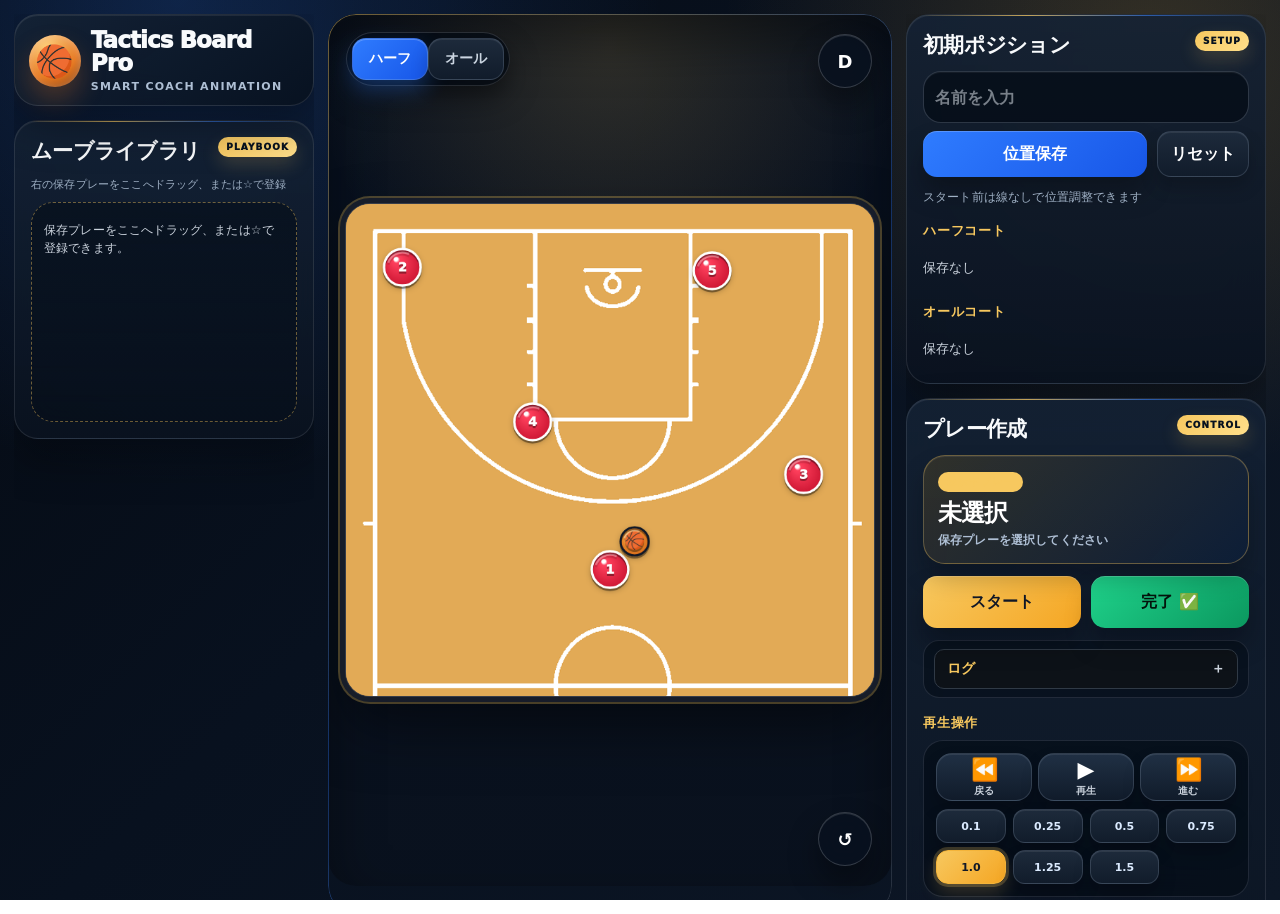
==== index.html @ e5df314a "Add files via upload" ====
<!doctype html>
<html lang="ja">
<head>
  <meta charset="utf-8">
  <meta name="viewport" content="width=device-width, initial-scale=1, maximum-scale=1">
  <title>Tactics Board Pro v13.3</title>
  <link rel="manifest" href="manifest.json">
  <meta name="theme-color" content="#0f141a">
  <link rel="stylesheet" href="style.css">
</head>
<body>
<div class="shell">
  <aside class="left">
    <div class="brand">
      <div class="ball">🏀</div>
      <div>
        <h1>Tactics Board Pro</h1>
        <p>Smart Coach Animation</p>
      </div>
    </div>

    <section class="card move-library-card">
      <h2>ムーブライブラリ</h2><span class="panel-badge">PLAYBOOK</span>
      <p class="move-library-note">右の保存プレーをここへドラッグ、または☆で登録</p>
      <div id="moveLibraryDrop" class="move-library-drop">
        <div id="moveLibraryList" class="move-library-list"></div>
      </div>
    </section>

    

    
  </aside>

  <main class="center">
    <section class="court-area" id="courtArea">
      <div class="court-switch-floating">
        <button id="halfBtn" class="mode active">ハーフ</button>
        <button id="fullBtn" class="mode">オール</button>
      </div>

      <button id="defenseFloatBtn" class="defense-float-btn" title="ディフェンス表示">D</button>
      <button id="resetFloatBtn" class="reset-float-btn" title="ポジションをリセット">↺</button>
      <canvas id="board"></canvas>
      <div id="moveChoice" class="choice hidden">
        <button id="chooseMoveBtn">移動</button>
        <button id="chooseDriveBtn">ドライブ</button>
      </div>
      <div id="ballChoice" class="choice hidden">
        <button id="choosePassBtn">パス</button>
        <button id="chooseShootBtn">シュート</button>
      </div>
      <div id="numberList" class="number-list hidden"></div>
    </section>
  </main>

  <aside class="right">
    <section class="card original-card">
      <h2>初期ポジション</h2><span class="panel-badge">SETUP</span>
      <input id="positionName" class="custom-input" placeholder="名前を入力">
      <div class="position-actions">
        <button id="savePositionBtn" class="save-custom">位置保存</button>
        <button id="resetPositionBtnRight" class="reset-position-btn small">リセット</button>
      </div>

      <h3 class="saved-title">ハーフコート</h3>
      <div id="halfPositionList" class="custom-play-list"></div>

      <h3 class="saved-title">オールコート</h3>
      <div id="fullPositionList" class="custom-play-list"></div>
    </section>

    <section class="card play-create-card">
      <h2>プレー作成</h2><span class="panel-badge">CONTROL</span>
      <div id="selectedPlayPanelV125" class="selected-play-panel no-selection">
        <div class="selected-play-label">選択中プレー</div>
        <div id="selectedPlayTitleV125" class="selected-play-title">未選択</div>
        <div id="selectedPlaySourceV125" class="selected-play-source">保存プレーを選択してください</div>
      </div>
      <div class="play-action-row">
        <button id="startPlayBtn" class="start-play-btn">スタート</button>
        <button id="finishPlayBtn" class="finish-play-btn">完了 ✅</button>
      </div>

      <details class="log-details">
        <summary>ログ</summary>
        <div id="playLogList" class="play-log-list"></div>
      </details>

      <h3 class="saved-title">再生操作</h3>
      <div id="playbackControlsV115" class="playback-controls">
        <div class="playback-row">
          <button id="playBackBtnV115" title="戻る"></button>
          <button id="playPauseBtnV115" title="再生"></button>
          <button id="playForwardBtnV115" title="進む"></button>
        </div>
        <div class="speed-row speed-row-v132">
          <button data-speed="0.1">0.1</button>
          <button data-speed="0.25">0.25</button>
          <button data-speed="0.5">0.5</button>
          <button data-speed="0.75">0.75</button>
          <button data-speed="1" class="active">1.0</button>
          <button data-speed="1.25">1.25</button>
          <button data-speed="1.5">1.5</button>
        </div>
      </div>

      <h3 class="saved-title">保存・共有</h3>
      <div class="export-controls">
        <button id="saveImageBtnV120" class="export-btn image">画像保存</button>
        <button id="saveVideoBtnV120" class="export-btn video">動画保存</button>
        <button id="sharePlayBtnV120" class="export-btn share">共有</button>
      </div>
      <p id="exportStatusV120" class="export-status">画像は現在の画面、動画は選択中の保存プレーを保存します。</p>

      <h3 class="saved-title">保存プレー</h3>
      <div id="savedPlayList" class="custom-play-list"></div>
    </section>
  </aside>
</div>

<script src="app.js"></script>
<script>
if ('serviceWorker' in navigator) {
  window.addEventListener('load', () => navigator.serviceWorker.register('./sw.js').catch(()=>{}));
}
</script>

</body>
</html>
---- style.css ----
*{box-sizing:border-box}
:root{
  --bg:#0f141a;--panel:#171d24;--panel2:#202833;--line:#303a46;
  --yellow:#f4b43a;--red:#e8232e;--blue:#1764ff;--green:#16a34a;
}
html,body{height:100%;margin:0;background:var(--bg);color:#fff;font-family:system-ui,-apple-system,BlinkMacSystemFont,"Hiragino Sans","Yu Gothic",sans-serif;overflow:hidden}
.shell{height:100vh;display:grid;grid-template-columns:260px minmax(420px,1fr) 300px}
.left,.right{background:linear-gradient(180deg,#10161d,#151b22);padding:14px;overflow:auto}
.left{border-right:1px solid var(--line)}
.right{border-left:1px solid var(--line)}
.brand{display:flex;align-items:center;gap:10px;margin-bottom:12px}
.ball{width:44px;height:44px;border-radius:50%;display:grid;place-items:center;background:#222;font-size:30px}
h1{margin:0;font-size:21px;line-height:1}
.brand p{margin:5px 0 0;color:#cdd3db;font-size:12px;font-weight:800}
.card{background:linear-gradient(180deg,#1b222b,#131920);border:1px solid #2b3540;border-radius:14px;padding:12px;margin-bottom:12px;box-shadow:0 12px 24px rgba(0,0,0,.2)}
.card h2{margin:0 0 10px;font-size:16px}
button,select,input{font:inherit}
button{border:1px solid #394553;background:#222b36;color:#fff;border-radius:10px;padding:10px 12px;font-weight:900;cursor:pointer}
button:hover{filter:brightness(1.12)}
.toolgrid{display:grid;grid-template-columns:1fr 1fr;gap:8px}
.tool.active{background:#0b1016;border-color:var(--yellow)}
.note{font-size:13px;color:#cbd3dd;line-height:1.65;margin:0 0 6px}
.note.yellow{color:var(--yellow);font-weight:900}
.center{min-width:0;height:100vh}
.court-area{height:100vh;position:relative;display:grid;place-items:center;padding:8px;background:#111820}
canvas{max-width:100%;max-height:calc(100vh - 24px);border:4px solid var(--blue);border-radius:16px;background:#e2aa56;box-shadow:0 20px 45px rgba(0,0,0,.35);touch-action:none}
.court-switch-floating{position:absolute;top:14px;left:14px;z-index:10;display:flex;background:rgba(12,17,23,.72);padding:4px;border-radius:999px;border:1px solid rgba(255,255,255,.15);backdrop-filter:blur(8px)}
.court-switch-floating button{border-radius:999px;padding:9px 16px;background:transparent;border:0}
.mode.active{background:var(--blue)!important;color:#fff!important}
.defense-toggle{width:100%;margin-top:10px;background:#2468e8;color:#fff;border-color:#2468e8}
.defense-toggle.active{background:var(--yellow);color:#111;border-color:var(--yellow)}
.choice{position:absolute;z-index:60;background:rgba(12,17,23,.95);border:1px solid rgba(255,255,255,.18);border-radius:12px;padding:8px;display:grid;grid-template-columns:1fr 1fr;gap:6px;box-shadow:0 12px 28px rgba(0,0,0,.35)}
.choice.hidden{display:none}
.choice button{min-width:82px}
.number-list{position:absolute;z-index:9999;width:86px;max-height:270px;overflow-y:auto;background:#fff;color:#111;border:2px solid var(--yellow);border-radius:10px;box-shadow:0 12px 28px rgba(0,0,0,.38);padding:4px}
.number-list.hidden{display:none}
.number-list button{width:100%;height:32px;margin:2px 0;border-radius:7px;background:#fff;color:#111;border:1px solid #d4d4d4;font-size:14px;font-weight:900;padding:0}
.number-list button.active{background:var(--blue);color:#fff;border-color:var(--blue)}
.custom-input{width:100%;margin-bottom:8px;background:#0d1218;color:#fff;border:1px solid #394553;border-radius:10px;padding:11px;font-weight:900}
.save-custom,.start-play-btn,.finish-play-btn{width:100%;font-size:15px}
.save-custom{background:#1764ff;border-color:#1764ff}
.start-play-btn{background:#f4b43a;color:#111;border-color:#f4b43a;margin-bottom:8px}
.start-play-btn.recording{background:#16a34a;color:#fff;border-color:#22c55e}
.finish-play-btn{background:#16a34a;border-color:#22c55e;margin-bottom:10px}
.saved-title{margin:14px 0 8px;font-size:14px;color:#f4b43a}
.custom-play-list{display:flex;flex-direction:column;gap:8px;margin-top:10px}
.custom-play-empty,.saved-play-empty,.category-empty{color:#cbd3dd;font-size:13px;line-height:1.6;padding:8px 0}
.custom-play-item{display:grid;grid-template-columns:1fr 42px;gap:6px}
.custom-play-item .load,.saved-play-btn{background:#0d1218;color:#fff;text-align:left;border:1px solid #394553;padding:11px;font-weight:900}
.custom-play-item .load:hover,.saved-play-btn:hover{background:#f4b43a;color:#111}
.custom-play-item .delete,.delete-play-btn{background:#3a1c24;color:#ffb3bd;border-color:#5a2a35}
.play-log-list{display:block;max-height:150px;overflow:auto;background:#0d1218;border:1px solid #303a46;border-radius:8px;padding:6px;font-size:11px;color:#cbd3dd;line-height:1.45;margin-bottom:8px}
.play-log-item{border-bottom:1px solid rgba(255,255,255,.08);padding:3px 0}
.saved-play-wrap{display:grid;grid-template-columns:1fr 42px;gap:6px}
.rename-play-btn{background:#202833}
@media(max-width:1000px){
  html,body{overflow:auto}
  .shell{height:auto;display:flex;flex-direction:column}
  .court-area{height:70vh}
  canvas{max-height:calc(70vh - 20px)}
  .left,.right{border:0;border-top:1px solid var(--line)}
}

/* v10.1 レイアウト整理 */
.toolgrid{
  display:none !important;
}
.reset-position-btn{
  width:100%;
  background:#202833;
  color:#fff;
  border:1px solid #394553;
  margin-bottom:8px;
}
.reset-position-btn:hover{
  background:#f4b43a;
  color:#111;
  border-color:#f4b43a;
}
.position-actions{
  display:grid;
  grid-template-columns:1fr 78px;
  gap:8px;
  margin-bottom:8px;
}
.position-actions .save-custom{
  margin:0;
}
.position-actions .small{
  margin:0;
  padding:10px 6px;
}
#halfPositionList,
#fullPositionList{
  display:grid !important;
  grid-template-columns:1fr 1fr;
  gap:6px;
}
#halfPositionList .custom-play-item,
#fullPositionList .custom-play-item{
  display:block !important;
}
#halfPositionList .custom-play-item .load,
#fullPositionList .custom-play-item .load{
  width:100%;
  text-align:center;
  padding:9px 6px;
  font-size:12px;
  border-radius:9px;
  overflow:hidden;
  text-overflow:ellipsis;
  white-space:nowrap;
}
#halfPositionList .custom-play-item .delete,
#fullPositionList .custom-play-item .delete{
  display:none !important;
}
.category-empty{
  grid-column:1 / -1;
}

/* v10.2 選択ボタンを小さく・色分け・見やすく */
.choice{
  grid-template-columns:1fr 1fr !important;
  gap:5px !important;
  padding:6px !important;
  border-radius:10px !important;
  transform:scale(.88);
  transform-origin:top left;
}
.choice button{
  min-width:68px !important;
  height:38px !important;
  padding:0 8px !important;
  font-size:13px !important;
  border-radius:8px !important;
  color:#fff !important;
  border-width:2px !important;
}
#choosePassBtn{
  background:#e8232e !important;
  border-color:#ff6b74 !important;
}
#chooseShootBtn{
  background:#2563eb !important;
  border-color:#60a5fa !important;
}
#chooseMoveBtn{
  background:#16a34a !important;
  border-color:#4ade80 !important;
}
#chooseDriveBtn{
  background:#1764ff !important;
  border-color:#60a5fa !important;
}

/* v10.3 初期ポジション設定中の説明 */
.position-actions::after{
  content:"スタート前は線なしで位置調整できます";
  grid-column:1 / -1;
  color:#cbd3dd;
  font-size:11px;
  line-height:1.4;
}

/* v10.4 ドロップ後だけ選択アイコン表示・ホバー選択 */
.choice{
  pointer-events:auto;
}
.choice button{
  cursor:default;
}

/* v10.5 コート初期サイズ修正・選択メニュー安定 */
.court-area{
  width:100% !important;
}
canvas{
  display:block;
}
.choice{
  pointer-events:auto !important;
  z-index:9998 !important;
}
.choice button{
  pointer-events:auto !important;
}

/* v10.6 操作バーを画面下中央に固定 */
.choice{
  position:absolute !important;
  left:50% !important;
  right:auto !important;
  top:auto !important;
  bottom:18px !important;
  transform:translateX(-50%) !important;
  transform-origin:center !important;
  z-index:9998 !important;
  display:flex !important;
  gap:8px !important;
  align-items:center !important;
  justify-content:center !important;
  padding:8px !important;
  border-radius:999px !important;
  background:rgba(12,17,23,.88) !important;
  border:1px solid rgba(255,255,255,.2) !important;
  box-shadow:0 12px 28px rgba(0,0,0,.35) !important;
  backdrop-filter:blur(8px);
}
.choice.hidden{
  display:none !important;
}
.choice button{
  min-width:82px !important;
  height:38px !important;
  padding:0 10px !important;
  border-radius:999px !important;
  font-size:13px !important;
  font-weight:900 !important;
  color:#fff !important;
  border-width:2px !important;
}
.choice button.selected-choice{
  box-shadow:0 0 0 3px rgba(244,180,58,.55);
  filter:brightness(1.16);
}

/* v10.7 近くに出す・勝手に消えにくくする */
.choice{
  left:auto !important;
  right:auto !important;
  top:auto !important;
  bottom:auto !important;
  transform:none !important;
  border-radius:14px !important;
  padding:7px !important;
  gap:6px !important;
}
.choice button{
  min-width:74px !important;
  height:36px !important;
  font-size:13px !important;
}
.choice.hold{
  box-shadow:0 0 0 3px rgba(244,180,58,.35), 0 12px 28px rgba(0,0,0,.35) !important;
}

/* v10.8 fixed: 左説明削除＋コート内アイコン配置 */
.left{
  padding-top:18px;
}
.left .card{
  display:none !important;
}
.defense-float-btn,
.reset-float-btn{
  position:absolute;
  z-index:30;
  width:46px;
  height:46px;
  min-width:46px;
  padding:0 !important;
  border-radius:999px !important;
  background:rgba(12,17,23,.84) !important;
  color:#fff !important;
  border:1px solid rgba(255,255,255,.22) !important;
  box-shadow:0 10px 24px rgba(0,0,0,.35);
  backdrop-filter:blur(8px);
  font-size:18px !important;
  font-weight:900 !important;
  display:grid;
  place-items:center;
}
.defense-float-btn{
  top:76px;
  right:16px;
}
.defense-float-btn.defense-on{
  background:#f4b43a !important;
  color:#111 !important;
  border-color:#f4b43a !important;
}
.reset-float-btn{
  right:16px;
  bottom:16px;
}
.defense-float-btn:hover,
.reset-float-btn:hover{
  filter:brightness(1.12);
}
@media(max-width:1000px){
  .defense-float-btn{
    top:64px;
    right:10px;
  }
  .reset-float-btn{
    right:10px;
    bottom:10px;
  }
}

/* v10.8.1 初期ポジション削除ボタン復活 */
#halfPositionList .custom-play-item,
#fullPositionList .custom-play-item{
  display:grid !important;
  grid-template-columns:1fr 34px !important;
  gap:5px !important;
}
#halfPositionList .custom-play-item .delete,
#fullPositionList .custom-play-item .delete{
  display:block !important;
  width:34px !important;
  height:34px !important;
  padding:0 !important;
  border-radius:9px !important;
  text-align:center !important;
  font-size:16px !important;
  line-height:1 !important;
}
#halfPositionList .custom-play-item .load,
#fullPositionList .custom-play-item .load{
  min-width:0 !important;
  padding:8px 4px !important;
  font-size:12px !important;
}
.defense-float-btn{
  top:16px !important;
  right:16px !important;
  left:auto !important;
  bottom:auto !important;
}
.reset-float-btn{
  right:16px !important;
  bottom:16px !important;
  left:auto !important;
  top:auto !important;
}

/* v10.8.2 プレー作成パネルをスッキリ */
.play-action-row{
  display:grid;
  grid-template-columns:1fr 1fr;
  gap:8px;
  margin-bottom:10px;
}
.play-action-row .start-play-btn,
.play-action-row .finish-play-btn{
  width:100% !important;
  margin:0 !important;
  height:52px;
  padding:0 8px;
  font-size:16px !important;
  border-radius:12px;
}
.log-details{
  margin:12px 0 14px;
}
.log-details summary{
  list-style:none;
  cursor:pointer;
  user-select:none;
  background:#0d1218;
  border:1px solid #303a46;
  border-radius:10px;
  padding:10px 12px;
  color:#f4b43a;
  font-size:14px;
  font-weight:900;
}
.log-details summary::-webkit-details-marker{
  display:none;
}
.log-details summary::after{
  content:"＋";
  float:right;
  color:#cbd3dd;
}
.log-details[open] summary::after{
  content:"−";
}
.log-details .play-log-list{
  margin-top:8px;
  max-height:150px;
}

/* v10.8.3 白丸番号メニューに削除追加 */
.number-list button.delete-line-btn{
  background:#3a1c24 !important;
  color:#ffb3bd !important;
  border-color:#7f1d1d !important;
  font-size:13px !important;
}

/* v11.5 スペース機能削除・再生操作安定版 */
.space-float-btn,
.space-help-toast{
  display:none !important;
}

/* 再生操作 */
.playback-controls{
  background:#0d1218;
  border:1px solid #303a46;
  border-radius:12px;
  padding:8px;
  margin:6px 0 12px;
}
.playback-row{
  display:grid;
  grid-template-columns:1fr 1fr 1fr;
  gap:6px;
  margin-bottom:8px;
}
.playback-row button{
  height:44px;
  padding:0;
  border-radius:10px;
  font-size:22px !important;
  font-weight:900 !important;
}
.speed-row{
  display:grid;
  grid-template-columns:repeat(4,1fr);
  gap:6px;
}
.speed-row button{
  height:36px;
  padding:0;
  border-radius:9px;
  font-size:13px;
}
.speed-row button.active{
  background:#f4b43a !important;
  color:#111 !important;
  border-color:#f4b43a !important;
}
#playBackBtnV115::before{ content:"⏪"; }
#playPauseBtnV115::before{ content:"▶️"; }
#playForwardBtnV115::before{ content:"⏩"; }
#playBackBtnV115::after{ content:"戻る"; }
#playPauseBtnV115::after{ content:"再生"; }
#playForwardBtnV115::after{ content:"進む"; }
#playPauseBtnV115.playing::before{ content:"⏸️"; }
#playPauseBtnV115.playing::after{ content:"停止"; }
#playBackBtnV115::after,
#playPauseBtnV115::after,
#playForwardBtnV115::after{
  display:block;
  color:#cbd3dd;
  font-size:10px;
  margin-top:2px;
}

/* v11.8 ムーブライブラリ */
.left .move-library-card{
  display:block !important;
}
.move-library-card h2{
  margin-bottom:6px;
}
.move-library-note{
  color:#cbd3dd;
  font-size:11px;
  line-height:1.5;
  margin:0 0 8px;
}
.move-library-drop{
  min-height:160px;
  border:1px dashed rgba(244,180,58,.45);
  background:rgba(13,18,24,.72);
  border-radius:12px;
  padding:8px;
}
.move-library-drop.drag-over{
  border-color:#f4b43a;
  background:rgba(244,180,58,.12);
}
.move-library-list{
  display:flex;
  flex-direction:column;
  gap:7px;
}
.library-empty{
  color:#cbd3dd;
  font-size:12px;
  padding:8px 2px;
  line-height:1.5;
}
.library-item{
  display:grid;
  grid-template-columns:1fr 34px 34px;
  gap:5px;
}
.library-load{
  text-align:left;
  background:#0d1218 !important;
  border:1px solid #394553 !important;
  color:#fff !important;
  border-radius:9px !important;
  padding:9px 8px !important;
  font-size:12px !important;
  overflow:hidden;
  white-space:nowrap;
  text-overflow:ellipsis;
}
.library-load:hover{
  background:#f4b43a !important;
  color:#111 !important;
}
.library-delete{
  width:34px !important;
  height:34px !important;
  padding:0 !important;
  border-radius:9px !important;
  background:#3a1c24 !important;
  color:#ffb3bd !important;
  border-color:#5a2a35 !important;
}
.library-lock{
  width:34px !important;
  height:34px !important;
  padding:0 !important;
  border-radius:9px !important;
  background:#202833 !important;
  color:#f4b43a !important;
  border-color:#394553 !important;
  font-size:14px !important;
}
.library-lock.unlocked{
  background:#f4b43a !important;
  color:#111 !important;
  border-color:#f4b43a !important;
}
.library-delete.locked,
.library-delete:disabled{
  opacity:.38;
  cursor:not-allowed;
  filter:none !important;
}
.library-item.locked .library-load::after{
  content:"  🔒";
  color:#f4b43a;
}
.saved-play-wrap{
  grid-template-columns:34px 1fr 42px !important;
}
.favorite-play-btn{
  width:34px !important;
  height:38px !important;
  padding:0 !important;
  border-radius:9px !important;
  background:#202833 !important;
  color:#f4b43a !important;
  border-color:#394553 !important;
  font-size:17px !important;
}
.favorite-play-btn.registered{
  background:#f4b43a !important;
  color:#111 !important;
  border-color:#f4b43a !important;
}
.saved-play-btn[draggable="true"]{
  cursor:grab;
}
.saved-play-btn.dragging{
  opacity:.55;
}


/* v12.0 画像保存・動画保存・共有 */
.export-controls{
  display:grid;
  grid-template-columns:1fr 1fr 1fr;
  gap:8px;
  margin:8px 0 6px;
}
.export-btn{
  width:100%;
  min-height:44px;
  padding:8px 6px !important;
  border-radius:12px !important;
  font-size:13px !important;
  line-height:1.2;
}
.export-btn.image{background:#1764ff;border-color:#60a5fa;color:#fff;}
.export-btn.video{background:#16a34a;border-color:#4ade80;color:#fff;}
.export-btn.share{background:#f4b43a;border-color:#f4b43a;color:#111;}
.export-btn:disabled{opacity:.55;cursor:not-allowed;filter:none;}
.export-status{
  margin:0 0 8px;
  color:#cbd3dd;
  font-size:11px;
  line-height:1.45;
}
@media(max-width:1000px){
  .export-controls{grid-template-columns:1fr 1fr;}
  .export-btn.share{grid-column:1 / -1;}
}


/* v12.5 選択中プレーを見やすくするだけの追加 */
.selected-play-panel{
  margin:0 0 12px;
  padding:12px;
  border-radius:14px;
  border:2px solid var(--yellow);
  background:linear-gradient(180deg,rgba(244,180,58,.22),rgba(244,180,58,.08));
  box-shadow:0 0 0 3px rgba(244,180,58,.16), 0 10px 22px rgba(0,0,0,.22);
}
.selected-play-panel.no-selection{
  border-color:#394553;
  background:#0d1218;
  box-shadow:none;
}
.selected-play-label{
  display:inline-block;
  margin-bottom:6px;
  padding:3px 8px;
  border-radius:999px;
  background:var(--yellow);
  color:#111;
  font-size:11px;
  font-weight:1000;
  letter-spacing:.02em;
}
.selected-play-title{
  color:#fff;
  font-size:19px;
  font-weight:1000;
  line-height:1.25;
  word-break:break-word;
}
.selected-play-source{
  margin-top:4px;
  color:#cbd3dd;
  font-size:12px;
  font-weight:800;
}
.saved-play-wrap.selected-play-active{
  border:2px solid var(--yellow);
  border-radius:14px;
  padding:4px;
  background:rgba(244,180,58,.14);
  box-shadow:0 0 0 2px rgba(244,180,58,.2);
}
.saved-play-wrap.selected-play-active .saved-play-btn{
  background:var(--yellow)!important;
  color:#111!important;
  border-color:var(--yellow)!important;
  position:relative;
}
.saved-play-wrap.selected-play-active .saved-play-btn::before{
  content:"選択中";
  display:inline-block;
  margin-right:6px;
  padding:2px 6px;
  border-radius:999px;
  background:#111;
  color:var(--yellow);
  font-size:10px;
  vertical-align:middle;
}
.library-item.selected-play-active{
  border:2px solid var(--yellow)!important;
  border-radius:14px;
  padding:4px;
  background:rgba(244,180,58,.14)!important;
  box-shadow:0 0 0 2px rgba(244,180,58,.2);
}
.library-item.selected-play-active .library-load{
  background:var(--yellow)!important;
  color:#111!important;
  border-color:var(--yellow)!important;
}
.library-item.selected-play-active .library-load::before{
  content:"選択中 ";
  display:inline-block;
  margin-right:4px;
  color:#111;
  font-size:11px;
  font-weight:1000;
}

/* v12.6 名前変更・動画保存見直し */
.saved-play-wrap.v126-layout{
  display:grid !important;
  grid-template-columns:42px 1fr 38px 38px !important;
  gap:6px !important;
  align-items:stretch;
}
.library-item.v126-layout{
  display:grid !important;
  grid-template-columns:1fr 36px 36px 36px !important;
  gap:6px !important;
  align-items:stretch;
}
.rename-play-btn-v126,
.library-rename-v126{
  background:#202833 !important;
  color:#fff !important;
  border-color:#394553 !important;
  padding:0 !important;
  min-width:0 !important;
  font-size:15px !important;
}
.rename-play-btn-v126:hover,
.library-rename-v126:hover{
  background:#f4b43a !important;
  color:#111 !important;
  border-color:#f4b43a !important;
}
.selected-play-panel:not(.no-selection){
  border:2px solid #f4b43a !important;
  box-shadow:0 0 0 3px rgba(244,180,58,.18), 0 14px 28px rgba(0,0,0,.25) !important;
}
.selected-play-active .saved-play-btn,
.selected-play-active .library-load{
  background:#f4b43a !important;
  color:#111 !important;
  border-color:#f4b43a !important;
  box-shadow:0 0 0 3px rgba(244,180,58,.22) !important;
}
.export-status strong{
  color:#f4b43a;
}


/* v12.7 初期ポジション周りの文字崩れ修正 */
.position-actions{
  grid-template-columns: minmax(0, 1fr) 92px !important;
  gap: 8px !important;
  align-items: stretch !important;
}
.position-actions .save-custom{
  min-width: 0 !important;
  height: 44px !important;
  padding: 0 8px !important;
  font-size: 18px !important;
  line-height: 1.1 !important;
  white-space: nowrap !important;
  overflow: hidden !important;
  text-overflow: clip !important;
}
.position-actions .small{
  height: 44px !important;
  padding: 0 8px !important;
  font-size: 16px !important;
  line-height: 1.1 !important;
  white-space: nowrap !important;
}
#halfPositionList .custom-play-item .load,
#fullPositionList .custom-play-item .load,
.saved-play-btn,
.library-load{
  white-space: nowrap !important;
  overflow: hidden !important;
  text-overflow: clip !important;
  line-height: 1.05 !important;
}
.fit-text-v127{
  white-space: nowrap !important;
  overflow: hidden !important;
  text-overflow: clip !important;
}

/* v12.8 保存プレー/ライブラリ：名前を大きく、操作ボタンを下段に小さく配置 */
.saved-play-wrap.v126-layout,
.library-item.v126-layout{
  display:grid !important;
  grid-template-columns:34px 34px 34px 1fr !important;
  grid-template-rows:auto 32px !important;
  gap:6px !important;
  align-items:stretch !important;
  padding:6px !important;
}
.saved-play-wrap.v126-layout .saved-play-btn,
.library-item.v126-layout .library-load{
  grid-column:1 / -1 !important;
  grid-row:1 !important;
  width:100% !important;
  min-width:0 !important;
  min-height:42px !important;
  height:auto !important;
  padding:8px 10px !important;
  font-size:15px !important;
  line-height:1.15 !important;
  white-space:nowrap !important;
  overflow:hidden !important;
  text-overflow:ellipsis !important;
  text-align:left !important;
}
.saved-play-wrap.v126-layout .favorite-play-btn{
  grid-column:1 !important;
  grid-row:2 !important;
}
.saved-play-wrap.v126-layout .rename-play-btn-v126{
  grid-column:2 !important;
  grid-row:2 !important;
}
.saved-play-wrap.v126-layout .delete-play-btn{
  grid-column:3 !important;
  grid-row:2 !important;
}
.library-item.v126-layout .library-rename-v126{
  grid-column:1 !important;
  grid-row:2 !important;
}
.library-item.v126-layout .library-lock{
  grid-column:2 !important;
  grid-row:2 !important;
}
.library-item.v126-layout .library-delete{
  grid-column:3 !important;
  grid-row:2 !important;
}
.saved-play-wrap.v126-layout .favorite-play-btn,
.saved-play-wrap.v126-layout .rename-play-btn-v126,
.saved-play-wrap.v126-layout .delete-play-btn,
.library-item.v126-layout .library-rename-v126,
.library-item.v126-layout .library-lock,
.library-item.v126-layout .library-delete{
  width:34px !important;
  height:32px !important;
  min-width:34px !important;
  min-height:32px !important;
  padding:0 !important;
  border-radius:9px !important;
  font-size:13px !important;
  line-height:1 !important;
  display:grid !important;
  place-items:center !important;
}
.saved-play-wrap.selected-play-active,
.library-item.selected-play-active{
  padding:6px !important;
}
.saved-play-wrap.selected-play-active .saved-play-btn::before,
.library-item.selected-play-active .library-load::before{
  font-size:9px !important;
  padding:1px 5px !important;
  margin-right:4px !important;
}
@media(max-width:1000px){
  .saved-play-wrap.v126-layout .saved-play-btn,
  .library-item.v126-layout .library-load{
    font-size:14px !important;
    min-height:40px !important;
  }
}

/* v12.9 ライブラリ操作ボタン小型化＋並び替え向けコンパクト表示 */
.library-item.v126-layout{
  grid-template-columns:24px 24px 24px 1fr !important;
  grid-template-rows:auto 24px !important;
  gap:4px !important;
  padding:5px !important;
}
.saved-play-wrap.v126-layout{
  grid-template-columns:26px 26px 26px 1fr !important;
  grid-template-rows:auto 26px !important;
  gap:4px !important;
  padding:5px !important;
}
.library-item.v126-layout .library-load,
.saved-play-wrap.v126-layout .saved-play-btn{
  min-height:36px !important;
  padding:7px 9px !important;
  font-size:14px !important;
}
.library-item.v126-layout .library-rename-v126,
.library-item.v126-layout .library-lock,
.library-item.v126-layout .library-delete{
  width:24px !important;
  height:24px !important;
  min-width:24px !important;
  min-height:24px !important;
  border-radius:7px !important;
  font-size:10px !important;
  padding:0 !important;
  line-height:1 !important;
}
.saved-play-wrap.v126-layout .favorite-play-btn,
.saved-play-wrap.v126-layout .rename-play-btn-v126,
.saved-play-wrap.v126-layout .delete-play-btn{
  width:26px !important;
  height:26px !important;
  min-width:26px !important;
  min-height:26px !important;
  border-radius:7px !important;
  font-size:11px !important;
  padding:0 !important;
  line-height:1 !important;
}
.move-library-list{
  gap:5px !important;
}
.library-item.library-dragging-v129{
  opacity:.45 !important;
  transform:scale(.98);
}
.library-item.library-drop-before-v129{
  border-top:3px solid #f4b43a !important;
}
.library-item.library-drop-after-v129{
  border-bottom:3px solid #f4b43a !important;
}
.library-reorder-hint-v129{
  color:#9fb0c4;
  font-size:11px;
  line-height:1.35;
  margin:4px 0 6px;
}


/* v13.2 再生速度ボタンを0.1〜1.5倍に拡張 */
.speed-row-v132{
  display:grid !important;
  grid-template-columns:repeat(4,1fr) !important;
  gap:5px !important;
}
.speed-row-v132 button{
  height:32px !important;
  min-width:0 !important;
  padding:0 2px !important;
  font-size:11px !important;
  border-radius:8px !important;
}
.speed-row-v132 button.active{
  background:#f4b43a !important;
  color:#111 !important;
  border-color:#f4b43a !important;
  box-shadow:0 0 0 2px rgba(244,180,58,.35) !important;
}


/* v13.3 Premium UI - 機能はそのまま、見た目だけプロ仕様へ */
:root{
  --bg:#07101d;
  --panel:#101a28;
  --panel2:#142235;
  --line:rgba(148,163,184,.22);
  --yellow:#f7c85f;
  --gold:#f4b43a;
  --red:#e31b3d;
  --blue:#2f7cff;
  --green:#1fd18a;
  --text:#f8fafc;
  --muted:#9fb0c4;
  --glass:rgba(15,23,42,.78);
}
html,body{
  background:
    radial-gradient(circle at 14% 0%, rgba(47,124,255,.22), transparent 34%),
    radial-gradient(circle at 90% 5%, rgba(244,180,58,.18), transparent 30%),
    linear-gradient(135deg,#050a12 0%,#08111f 44%,#0d1726 100%) !important;
  color:var(--text) !important;
  letter-spacing:.01em;
}
.shell{
  grid-template-columns:300px minmax(560px,1fr) 360px !important;
  gap:14px;
  padding:14px;
  background:transparent !important;
}
.left,.right,.center{
  background:transparent !important;
  border:0 !important;
}
.left,.right{
  padding:0 !important;
  scrollbar-width:thin;
  scrollbar-color:rgba(247,200,95,.35) transparent;
}
.center{
  min-width:0;
  border-radius:28px;
  overflow:hidden;
  position:relative;
}
.center::before{
  content:"";
  position:absolute;
  inset:0;
  border-radius:28px;
  padding:1px;
  background:linear-gradient(135deg,rgba(247,200,95,.45),rgba(47,124,255,.35),rgba(255,255,255,.12));
  -webkit-mask:linear-gradient(#000 0 0) content-box,linear-gradient(#000 0 0);
  -webkit-mask-composite:xor;
  mask-composite:exclude;
  pointer-events:none;
  z-index:3;
}
.brand{
  position:sticky;
  top:0;
  z-index:20;
  min-height:72px;
  padding:14px 14px 12px !important;
  margin:0 0 14px !important;
  border-radius:24px;
  background:linear-gradient(145deg,rgba(20,34,53,.96),rgba(8,17,31,.92)) !important;
  border:1px solid rgba(255,255,255,.10);
  box-shadow:0 18px 45px rgba(0,0,0,.36), inset 0 1px 0 rgba(255,255,255,.08);
  backdrop-filter:blur(16px);
}
.ball{
  width:52px !important;
  height:52px !important;
  background:
    radial-gradient(circle at 35% 25%,#ffcf77,#e67820 58%,#703008 100%) !important;
  box-shadow:0 14px 26px rgba(244,118,32,.25), inset 0 2px 10px rgba(255,255,255,.35);
  font-size:31px !important;
}
h1{
  font-size:23px !important;
  font-weight:1000 !important;
  letter-spacing:-.04em;
}
.brand p{
  color:#aebfd4 !important;
  font-size:11px !important;
  letter-spacing:.12em;
  text-transform:uppercase;
}
.card{
  position:relative;
  overflow:hidden;
  border-radius:24px !important;
  background:
    linear-gradient(180deg,rgba(20,34,53,.88),rgba(10,18,31,.92)) !important;
  border:1px solid rgba(255,255,255,.10) !important;
  box-shadow:0 20px 42px rgba(0,0,0,.34), inset 0 1px 0 rgba(255,255,255,.08) !important;
  backdrop-filter:blur(18px);
  padding:16px !important;
  margin-bottom:14px !important;
}
.card::before{
  content:"";
  position:absolute;
  inset:0 0 auto 0;
  height:1px;
  background:linear-gradient(90deg,transparent,rgba(247,200,95,.75),rgba(47,124,255,.55),transparent);
}
.card h2{
  font-size:21px !important;
  font-weight:1000 !important;
  letter-spacing:-.035em;
  margin:0 0 12px !important;
}
.panel-badge{
  position:absolute;
  top:16px;
  right:16px;
  font-size:9px;
  letter-spacing:.12em;
  font-weight:1000;
  color:#06111f;
  background:linear-gradient(135deg,#f7c85f,#ffdf8b);
  border-radius:999px;
  padding:5px 8px;
  box-shadow:0 8px 18px rgba(247,200,95,.18);
}
.court-area{
  height:calc(100vh - 28px) !important;
  border-radius:28px;
  background:
    radial-gradient(circle at 50% 4%,rgba(247,200,95,.16),transparent 34%),
    linear-gradient(160deg,rgba(8,17,31,.96),rgba(10,18,31,.98)) !important;
  padding:18px !important;
  box-shadow:0 24px 54px rgba(0,0,0,.40) inset;
}
canvas{
  border:0 !important;
  border-radius:24px !important;
  background:#dca24a !important;
  box-shadow:
    0 0 0 1px rgba(255,255,255,.14),
    0 0 0 6px rgba(15,23,42,.85),
    0 0 0 8px rgba(247,200,95,.28),
    0 28px 60px rgba(0,0,0,.50) !important;
}
.court-switch-floating{
  top:18px !important;
  left:18px !important;
  background:rgba(4,10,20,.72) !important;
  border:1px solid rgba(255,255,255,.14) !important;
  box-shadow:0 14px 30px rgba(0,0,0,.34);
  padding:5px !important;
}
.court-switch-floating button{
  min-width:74px;
  height:42px;
  color:#cbd5e1 !important;
  font-size:14px;
}
.mode.active{
  background:linear-gradient(135deg,#2f7cff,#1756e8) !important;
  box-shadow:0 10px 22px rgba(47,124,255,.32), inset 0 1px 0 rgba(255,255,255,.22);
}
.defense-float-btn,.reset-float-btn{
  width:54px !important;
  height:54px !important;
  min-width:54px !important;
  border:1px solid rgba(255,255,255,.18) !important;
  background:rgba(8,17,31,.78) !important;
  box-shadow:0 16px 30px rgba(0,0,0,.38), inset 0 1px 0 rgba(255,255,255,.12) !important;
  backdrop-filter:blur(16px);
}
.defense-float-btn{top:20px !important;right:20px !important;}
.reset-float-btn{right:20px !important;bottom:20px !important;}
.defense-float-btn.defense-on{
  background:linear-gradient(135deg,#f7c85f,#f4a928) !important;
  color:#111827 !important;
  box-shadow:0 16px 30px rgba(247,200,95,.28), inset 0 1px 0 rgba(255,255,255,.28) !important;
}
button,input{
  transition:transform .14s ease, filter .14s ease, background .14s ease, border-color .14s ease, box-shadow .14s ease;
}
button:hover{transform:translateY(-1px);filter:brightness(1.08) !important;}
button:active{transform:translateY(0) scale(.98);}
button{
  border-radius:14px !important;
  border:1px solid rgba(148,163,184,.24) !important;
  background:linear-gradient(180deg,#1d2a3b,#111c2b) !important;
  box-shadow:inset 0 1px 0 rgba(255,255,255,.08), 0 10px 18px rgba(0,0,0,.20);
}
.custom-input{
  height:52px;
  background:rgba(3,10,20,.70) !important;
  border:1px solid rgba(148,163,184,.28) !important;
  border-radius:18px !important;
  box-shadow:inset 0 1px 0 rgba(255,255,255,.05);
  color:#fff !important;
  font-size:16px;
}
.custom-input::placeholder{color:rgba(226,232,240,.52);}
.save-custom,.start-play-btn,.finish-play-btn,.export-btn{
  border:0 !important;
  box-shadow:0 16px 26px rgba(0,0,0,.28), inset 0 1px 0 rgba(255,255,255,.20) !important;
}
.save-custom,.export-btn.image{
  background:linear-gradient(135deg,#2f7cff,#1857e8) !important;
}
.start-play-btn{
  background:linear-gradient(135deg,#f7c85f,#f5a623) !important;
  color:#111827 !important;
}
.finish-play-btn,.export-btn.video{
  background:linear-gradient(135deg,#1fd18a,#0b985f) !important;
  color:#04130c !important;
}
.export-btn.share{
  background:linear-gradient(135deg,#f7c85f,#d99013) !important;
  color:#111827 !important;
}
.position-actions{
  grid-template-columns:1fr 92px !important;
  gap:10px !important;
}
.position-actions .save-custom,.position-actions .small{
  height:46px !important;
  font-size:16px !important;
}
.position-actions::after{
  color:#9fb0c4 !important;
  font-size:12px !important;
  margin-top:2px;
}
.saved-title{
  color:#f7c85f !important;
  font-size:13px !important;
  font-weight:1000;
  letter-spacing:.06em;
  text-transform:uppercase;
  margin:16px 0 8px !important;
}
.selected-play-panel{
  position:relative;
  border:1px solid rgba(247,200,95,.34) !important;
  background:
    linear-gradient(135deg,rgba(247,200,95,.16),rgba(47,124,255,.10)),
    rgba(3,10,20,.50) !important;
  border-radius:22px !important;
  padding:14px !important;
  box-shadow:inset 0 1px 0 rgba(255,255,255,.08), 0 14px 24px rgba(0,0,0,.22) !important;
}
.selected-play-label{
  color:#f7c85f !important;
  font-size:10px !important;
  letter-spacing:.15em;
  text-transform:uppercase;
}
.selected-play-title{
  font-size:24px !important;
  font-weight:1000 !important;
  letter-spacing:-.04em;
}
.selected-play-source{
  color:#aebfd4 !important;
}
.play-action-row{
  display:grid !important;
  grid-template-columns:1fr 1fr;
  gap:10px;
}
.log-details{
  border-radius:16px !important;
  background:rgba(3,10,20,.48) !important;
  border:1px solid rgba(148,163,184,.18);
  padding:8px 10px;
}
.log-details summary{
  color:#f7c85f;
  font-weight:1000;
}
.playback-controls{
  background:rgba(3,10,20,.54) !important;
  border:1px solid rgba(148,163,184,.18) !important;
  border-radius:20px !important;
  padding:12px !important;
}
.playback-row button{
  height:48px !important;
  border-radius:16px !important;
  background:linear-gradient(180deg,#203044,#101b2a) !important;
}
.speed-row-v132{
  grid-template-columns:repeat(4,1fr) !important;
  gap:7px !important;
}
.speed-row-v132 button{
  height:34px !important;
  border-radius:12px !important;
  font-size:11px !important;
  color:#dbeafe !important;
}
.speed-row-v132 button.active{
  background:linear-gradient(135deg,#f7c85f,#f5a623) !important;
  color:#111827 !important;
  box-shadow:0 0 0 3px rgba(247,200,95,.22), 0 10px 18px rgba(247,200,95,.18) !important;
}
.export-controls{
  display:grid !important;
  grid-template-columns:1fr 1fr 1fr;
  gap:9px !important;
}
.export-btn{
  height:48px !important;
  padding:0 6px !important;
  font-size:13px !important;
}
.export-status,.move-library-note,.library-reorder-hint-v129{
  color:#9fb0c4 !important;
}
.move-library-drop{
  min-height:220px !important;
  border-radius:22px !important;
  border:1px dashed rgba(247,200,95,.42) !important;
  background:
    linear-gradient(180deg,rgba(3,10,20,.50),rgba(3,10,20,.30)) !important;
  padding:10px !important;
}
.move-library-drop.drag-over{
  background:rgba(247,200,95,.13) !important;
  box-shadow:0 0 0 4px rgba(247,200,95,.16) inset;
}
.custom-play-list,.move-library-list{gap:8px !important;}
.saved-play-wrap.v126-layout,.library-item.v126-layout{
  border-radius:18px !important;
  background:rgba(3,10,20,.42) !important;
  border:1px solid rgba(148,163,184,.18) !important;
  box-shadow:inset 0 1px 0 rgba(255,255,255,.05), 0 12px 22px rgba(0,0,0,.18);
}
.saved-play-wrap.v126-layout .saved-play-btn,
.library-item.v126-layout .library-load,
.custom-play-item .load{
  background:linear-gradient(180deg,rgba(20,34,53,.92),rgba(8,17,31,.95)) !important;
  border:1px solid rgba(148,163,184,.22) !important;
  color:#f8fafc !important;
  border-radius:14px !important;
}
.saved-play-wrap.v126-layout .saved-play-btn:hover,
.library-item.v126-layout .library-load:hover,
.custom-play-item .load:hover{
  background:linear-gradient(135deg,#f7c85f,#f5a623) !important;
  color:#111827 !important;
}
.saved-play-wrap.selected-play-active,
.library-item.selected-play-active{
  border-color:rgba(247,200,95,.80) !important;
  box-shadow:0 0 0 3px rgba(247,200,95,.20), 0 20px 30px rgba(0,0,0,.26) !important;
}
.saved-play-wrap.selected-play-active .saved-play-btn,
.library-item.selected-play-active .library-load{
  background:linear-gradient(135deg,#f7c85f,#f5a623) !important;
  color:#111827 !important;
}
.favorite-play-btn,.rename-play-btn-v126,.delete-play-btn,.library-rename-v126,.library-lock,.library-delete{
  width:26px !important;
  height:26px !important;
  min-width:26px !important;
  min-height:26px !important;
  border-radius:9px !important;
  font-size:10px !important;
  background:rgba(15,23,42,.76) !important;
  border:1px solid rgba(148,163,184,.22) !important;
  box-shadow:inset 0 1px 0 rgba(255,255,255,.08) !important;
}
.delete-play-btn,.library-delete{
  background:rgba(80,20,32,.70) !important;
  color:#ffc1cc !important;
  border-color:rgba(255,100,130,.20) !important;
}
.favorite-play-btn.registered,.library-lock.locked{
  background:linear-gradient(135deg,#f7c85f,#f5a623) !important;
  color:#111827 !important;
}
.number-list{
  border:1px solid rgba(247,200,95,.65) !important;
  border-radius:16px !important;
  background:rgba(248,250,252,.96) !important;
  box-shadow:0 24px 48px rgba(0,0,0,.35) !important;
}
.choice{
  background:rgba(3,10,20,.80) !important;
  border:1px solid rgba(255,255,255,.18) !important;
  box-shadow:0 18px 36px rgba(0,0,0,.38), inset 0 1px 0 rgba(255,255,255,.08) !important;
  backdrop-filter:blur(16px);
}
.choice button{border:0 !important;}
#choosePassBtn{background:linear-gradient(135deg,#ef334e,#b91634) !important;}
#chooseShootBtn,#chooseDriveBtn{background:linear-gradient(135deg,#2f7cff,#1857e8) !important;}
#chooseMoveBtn{background:linear-gradient(135deg,#1fd18a,#0b985f) !important;}
@media(max-width:1180px){
  .shell{grid-template-columns:260px minmax(420px,1fr) 320px !important;gap:10px;padding:10px;}
  .card{padding:13px !important;}
  .card h2{font-size:18px !important;}
}
@media(max-width:1000px){
  .shell{display:flex !important;flex-direction:column !important;height:auto !important;padding:10px !important;}
  .court-area{height:70vh !important;}
  .left,.right{overflow:visible !important;}
  .brand{position:relative;}
  .export-controls{grid-template-columns:1fr !important;}
}
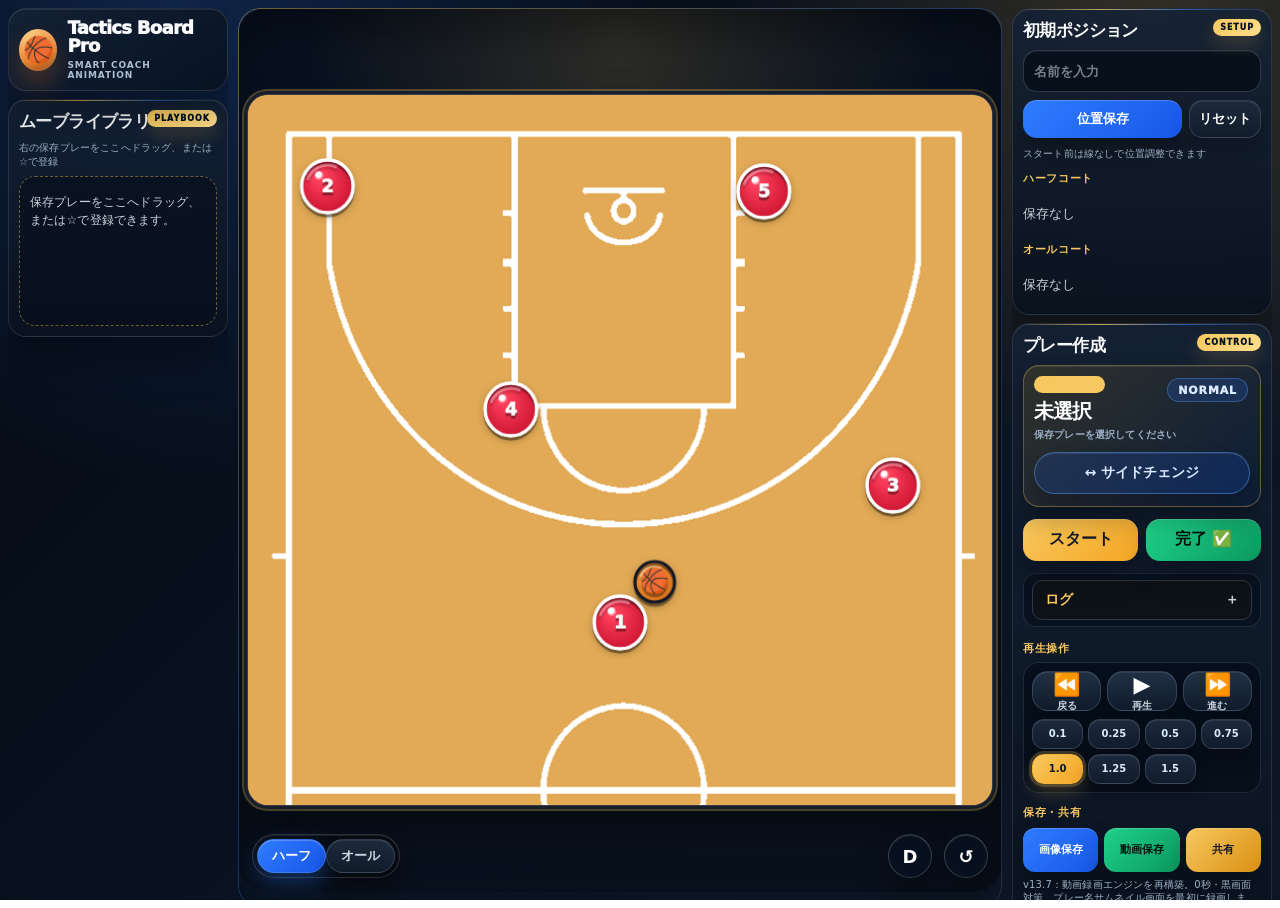
==== commit fc3f2cab: "Add files via upload" ====
--- a/index.html
+++ b/index.html
@@ -3,7 +3,7 @@
 <head>
   <meta charset="utf-8">
   <meta name="viewport" content="width=device-width, initial-scale=1, maximum-scale=1">
-  <title>Tactics Board Pro v13.3</title>
+  <title>Tactics Board Pro v14.2</title>
   <link rel="manifest" href="manifest.json">
   <meta name="theme-color" content="#0f141a">
   <link rel="stylesheet" href="style.css">
--- a/style.css
+++ b/style.css
@@ -1344,3 +1344,549 @@
   .brand{position:relative;}
   .export-controls{grid-template-columns:1fr !important;}
 }
+
+/* v13.5 プレー名をコート上部に表示（再生用・編集なし） */
+.court-play-title-v135{
+  position:absolute;
+  top:18px;
+  left:220px;
+  right:92px;
+  height:58px;
+  z-index:28;
+  display:flex;
+  align-items:center;
+  justify-content:center;
+  flex-direction:column;
+  gap:3px;
+  padding:8px 18px;
+  border-radius:18px;
+  background:
+    linear-gradient(180deg,rgba(20,29,42,.92),rgba(8,15,26,.82));
+  border:1px solid rgba(247,200,95,.22);
+  box-shadow:0 16px 34px rgba(0,0,0,.30), inset 0 1px 0 rgba(255,255,255,.08);
+  backdrop-filter:blur(14px);
+  pointer-events:none;
+  opacity:0;
+  transform:translateY(-4px);
+  transition:opacity .18s ease, transform .18s ease, border-color .18s ease;
+}
+.court-play-title-v135.active{
+  opacity:1;
+  transform:translateY(0);
+  border-color:rgba(247,200,95,.46);
+}
+.court-play-title-v135 .court-play-title-main{
+  width:100%;
+  text-align:center;
+  font-size:24px;
+  line-height:1.05;
+  font-weight:1000;
+  letter-spacing:-.04em;
+  color:#fff;
+  text-shadow:0 3px 14px rgba(0,0,0,.45);
+  overflow:hidden;
+  white-space:nowrap;
+  text-overflow:ellipsis;
+}
+.court-play-title-v135 .court-play-title-sub{
+  max-width:100%;
+  text-align:center;
+  font-size:10px;
+  line-height:1;
+  font-weight:1000;
+  letter-spacing:.14em;
+  color:#f7c85f;
+  text-transform:uppercase;
+  overflow:hidden;
+  white-space:nowrap;
+  text-overflow:ellipsis;
+}
+@media(max-width:1000px){
+  .court-play-title-v135{
+    top:68px;
+    left:16px;
+    right:16px;
+    height:50px;
+    border-radius:16px;
+  }
+  .court-play-title-v135 .court-play-title-main{font-size:19px;}
+  .court-play-title-v135 .court-play-title-sub{font-size:9px;}
+}
+
+/* v13.8 Large Court Layout - 機能は一切変更せず、左右パネルを圧縮してコートを拡大 */
+@media (min-width:1001px){
+  .shell{
+    grid-template-columns:220px minmax(720px,1fr) 260px !important;
+    gap:10px !important;
+    padding:8px !important;
+  }
+  .court-area{
+    height:calc(100vh - 16px) !important;
+    padding:10px !important;
+  }
+  .center{
+    border-radius:22px !important;
+  }
+  .center::before{
+    border-radius:22px !important;
+  }
+
+  /* canvasを実寸以上にも拡大。属性widthでハーフ/オールを自動判定 */
+  canvas[width="750"]{
+    height:min(calc(100vh - 42px), calc((100vw - 520px) * 0.9333)) !important;
+    width:auto !important;
+    max-width:100% !important;
+  }
+  canvas[width="1400"]{
+    width:100% !important;
+    height:auto !important;
+    max-height:calc(100vh - 42px) !important;
+  }
+  canvas{
+    border-radius:20px !important;
+    box-shadow:
+      0 0 0 1px rgba(255,255,255,.14),
+      0 0 0 4px rgba(15,23,42,.85),
+      0 0 0 6px rgba(247,200,95,.28),
+      0 22px 46px rgba(0,0,0,.44) !important;
+  }
+
+  .left,.right{font-size:12px !important;}
+  .brand{
+    min-height:56px !important;
+    padding:10px !important;
+    margin-bottom:8px !important;
+    border-radius:18px !important;
+  }
+  .ball{width:42px !important;height:42px !important;font-size:25px !important;}
+  h1{font-size:18px !important;}
+  .brand p{font-size:9px !important;letter-spacing:.10em !important;}
+  .card{
+    border-radius:18px !important;
+    padding:10px !important;
+    margin-bottom:8px !important;
+  }
+  .card h2{font-size:17px !important;margin-bottom:8px !important;}
+  .panel-badge{top:10px !important;right:10px !important;font-size:8px !important;padding:4px 7px !important;}
+  .move-library-note,.export-status,.position-actions::after,.selected-play-source{font-size:10px !important;line-height:1.35 !important;}
+  .move-library-drop{min-height:150px !important;padding:8px !important;border-radius:16px !important;}
+  .custom-input{height:42px !important;font-size:13px !important;border-radius:14px !important;padding:8px 10px !important;}
+  .position-actions{grid-template-columns:1fr 72px !important;gap:7px !important;}
+  .position-actions .save-custom,.position-actions .small{height:38px !important;font-size:13px !important;}
+  .saved-title{font-size:11px !important;margin:10px 0 6px !important;}
+  .custom-play-list,.move-library-list{gap:6px !important;}
+  .saved-play-wrap.v126-layout,.library-item.v126-layout{border-radius:14px !important;padding:6px !important;}
+  .saved-play-wrap.v126-layout .saved-play-btn,
+  .library-item.v126-layout .library-load,
+  .custom-play-item .load{min-height:30px !important;padding:7px 8px !important;font-size:12px !important;border-radius:11px !important;}
+  .favorite-play-btn,.rename-play-btn-v126,.delete-play-btn,.library-rename-v126,.library-lock,.library-delete{
+    width:22px !important;height:22px !important;min-width:22px !important;min-height:22px !important;font-size:9px !important;border-radius:7px !important;
+  }
+  .selected-play-panel{padding:10px !important;border-radius:16px !important;}
+  .selected-play-label{font-size:8px !important;}
+  .selected-play-title{font-size:20px !important;}
+  .play-action-row{gap:8px !important;}
+  .start-play-btn,.finish-play-btn{height:42px !important;font-size:14px !important;}
+  .log-details{padding:6px 8px !important;border-radius:13px !important;}
+  .playback-controls{padding:8px !important;border-radius:16px !important;}
+  .playback-row button{height:40px !important;}
+  .speed-row-v132{gap:5px !important;}
+  .speed-row-v132 button{height:30px !important;font-size:10px !important;padding:0 4px !important;}
+  .export-controls{gap:6px !important;}
+  .export-btn{height:38px !important;font-size:11px !important;}
+  .court-switch-floating{top:14px !important;left:14px !important;}
+  .court-switch-floating button{min-width:64px !important;height:36px !important;font-size:13px !important;}
+  .defense-float-btn,.reset-float-btn{width:48px !important;height:48px !important;min-width:48px !important;}
+  .defense-float-btn{top:14px !important;right:14px !important;}
+  .reset-float-btn{right:14px !important;bottom:14px !important;}
+  .court-play-title-v135{top:12px !important;left:172px !important;right:74px !important;height:48px !important;border-radius:15px !important;}
+  .court-play-title-v135 .court-play-title-main{font-size:21px !important;}
+  .court-play-title-v135 .court-play-title-sub{font-size:9px !important;}
+}
+
+@media (min-width:1001px) and (max-width:1180px){
+  .shell{grid-template-columns:190px minmax(620px,1fr) 230px !important;gap:8px !important;padding:8px !important;}
+  canvas[width="750"]{height:min(calc(100vh - 42px), calc((100vw - 460px) * 0.9333)) !important;}
+  .card h2{font-size:15px !important;}
+  h1{font-size:16px !important;}
+}
+
+/* v13.9 プレー名表示をコート下部へ移動（機能変更なし） */
+.court-play-title-v135{
+  top:auto !important;
+  bottom:14px !important;
+  left:50% !important;
+  right:auto !important;
+  transform:translateX(-50%) !important;
+  width:min(520px,58%) !important;
+  height:34px !important;
+  min-height:34px !important;
+  padding:3px 18px !important;
+  border-radius:999px !important;
+  background:rgba(8,13,20,.78) !important;
+  border:1px solid rgba(255,205,92,.42) !important;
+  box-shadow:0 8px 18px rgba(0,0,0,.28) !important;
+  backdrop-filter:blur(10px) !important;
+  display:flex !important;
+  align-items:center !important;
+  justify-content:center !important;
+  gap:8px !important;
+  pointer-events:none !important;
+  z-index:22 !important;
+}
+.court-play-title-v135::before{
+  content:"再生中";
+  flex:0 0 auto;
+  padding:2px 7px;
+  border-radius:999px;
+  background:#f7c64a;
+  color:#10151d;
+  font-size:9px;
+  font-weight:1000;
+  letter-spacing:.08em;
+}
+.court-play-title-v135 .court-play-title-main{
+  font-size:16px !important;
+  line-height:1 !important;
+  letter-spacing:.02em !important;
+  max-width:100% !important;
+  overflow:hidden !important;
+  white-space:nowrap !important;
+  text-overflow:ellipsis !important;
+}
+.court-play-title-v135 .court-play-title-sub{
+  display:none !important;
+}
+@media(max-width:1000px){
+  .court-play-title-v135{
+    width:min(420px,70%) !important;
+    height:30px !important;
+    bottom:10px !important;
+    padding:2px 12px !important;
+  }
+  .court-play-title-v135 .court-play-title-main{font-size:13px !important;}
+  .court-play-title-v135::before{font-size:8px;padding:1px 6px;}
+}
+
+
+/* v14.0 下部操作バー + プレー名表示改善（機能変更なし） */
+:root{ --bottom-ui-offset:14px; }
+
+/* ハーフ/オールをコート下部へ */
+.court-switch-floating{
+  top:auto !important;
+  left:14px !important;
+  bottom:14px !important;
+  right:auto !important;
+  z-index:42 !important;
+  padding:4px !important;
+  border-radius:999px !important;
+  background:rgba(8,13,20,.82) !important;
+  border:1px solid rgba(255,255,255,.16) !important;
+  box-shadow:0 10px 22px rgba(0,0,0,.36), inset 0 1px 0 rgba(255,255,255,.08) !important;
+  backdrop-filter:blur(12px) !important;
+}
+.court-switch-floating button{
+  min-width:58px !important;
+  height:34px !important;
+  padding:0 14px !important;
+  font-size:13px !important;
+  border-radius:999px !important;
+}
+
+/* Dボタンも下部へ。リセットと横並び */
+.defense-float-btn{
+  top:auto !important;
+  bottom:14px !important;
+  right:70px !important;
+  width:44px !important;
+  height:44px !important;
+  min-width:44px !important;
+  z-index:44 !important;
+}
+.reset-float-btn{
+  top:auto !important;
+  bottom:14px !important;
+  right:14px !important;
+  width:44px !important;
+  height:44px !important;
+  min-width:44px !important;
+  z-index:44 !important;
+}
+
+/* プレー名：下部中央に大きめ・細すぎない表示。"再生中"ラベルは出さない */
+.court-play-title-v135{
+  top:auto !important;
+  bottom:16px !important;
+  left:50% !important;
+  right:auto !important;
+  transform:translateX(-50%) !important;
+  width:min(520px,46%) !important;
+  height:44px !important;
+  min-height:44px !important;
+  padding:6px 22px !important;
+  border-radius:999px !important;
+  background:linear-gradient(180deg,rgba(28,37,50,.92),rgba(7,13,22,.88)) !important;
+  border:1px solid rgba(247,200,95,.55) !important;
+  box-shadow:0 12px 28px rgba(0,0,0,.42), inset 0 1px 0 rgba(255,255,255,.09) !important;
+  backdrop-filter:blur(14px) !important;
+  display:flex !important;
+  align-items:center !important;
+  justify-content:center !important;
+  pointer-events:none !important;
+  z-index:40 !important;
+}
+.court-play-title-v135::before{ content:none !important; display:none !important; }
+.court-play-title-v135 .court-play-title-main{
+  display:block !important;
+  width:100% !important;
+  text-align:center !important;
+  font-size:22px !important;
+  line-height:1.05 !important;
+  font-weight:1000 !important;
+  letter-spacing:-.02em !important;
+  color:#fff !important;
+  text-shadow:0 3px 12px rgba(0,0,0,.5) !important;
+  overflow:hidden !important;
+  white-space:nowrap !important;
+  text-overflow:ellipsis !important;
+}
+.court-play-title-v135 .court-play-title-sub{ display:none !important; }
+
+/* large court rulesの上書き */
+@media (min-width:1001px){
+  .court-switch-floating{top:auto !important;left:14px !important;bottom:14px !important;right:auto !important;}
+  .defense-float-btn{top:auto !important;bottom:14px !important;right:70px !important;}
+  .reset-float-btn{top:auto !important;bottom:14px !important;right:14px !important;}
+  .court-play-title-v135{top:auto !important;bottom:16px !important;left:50% !important;right:auto !important;width:min(520px,46%) !important;height:44px !important;}
+  .court-play-title-v135 .court-play-title-main{font-size:22px !important;}
+}
+
+@media(max-width:1000px){
+  .court-switch-floating{bottom:10px !important;left:10px !important;}
+  .court-switch-floating button{min-width:52px !important;height:31px !important;font-size:12px !important;padding:0 10px !important;}
+  .defense-float-btn{bottom:10px !important;right:62px !important;width:40px !important;height:40px !important;min-width:40px !important;}
+  .reset-float-btn{bottom:10px !important;right:10px !important;width:40px !important;height:40px !important;min-width:40px !important;}
+  .court-play-title-v135{bottom:10px !important;width:min(360px,44%) !important;height:38px !important;min-height:38px !important;padding:5px 14px !important;}
+  .court-play-title-v135 .court-play-title-main{font-size:16px !important;}
+}
+
+/* v14.1 スペースゾーン：コート内の青い斜線エリア */
+.space-zone-tool-v141{
+  position:absolute;
+  z-index:46;
+  right:74px;
+  bottom:16px;
+  width:46px;
+  height:46px;
+  min-width:46px;
+  padding:0 !important;
+  border-radius:999px !important;
+  background:rgba(12,17,23,.86) !important;
+  color:#fff !important;
+  border:1px solid rgba(255,255,255,.22) !important;
+  box-shadow:0 10px 24px rgba(0,0,0,.35);
+  backdrop-filter:blur(8px);
+  font-size:20px !important;
+  display:grid;
+  place-items:center;
+}
+.space-zone-tool-v141.active{
+  background:#1764ff !important;
+  border-color:#60a5fa !important;
+  box-shadow:0 0 0 4px rgba(37,99,235,.28), 0 10px 24px rgba(0,0,0,.35);
+}
+@media(max-width:1000px){
+  .space-zone-tool-v141{right:64px;bottom:10px;width:42px;height:42px;min-width:42px;}
+}
+
+
+/* v14.2 🔵スペースボタン配置修正：D/リセットと重ならないよう右下に3つ並べる */
+.space-zone-tool-v141{
+  top:auto !important;
+  bottom:14px !important;
+  right:126px !important;
+  width:44px !important;
+  height:44px !important;
+  min-width:44px !important;
+  z-index:45 !important;
+}
+.defense-float-btn{
+  right:70px !important;
+  z-index:45 !important;
+}
+.reset-float-btn{
+  right:14px !important;
+  z-index:45 !important;
+}
+@media(max-width:1000px){
+  .space-zone-tool-v141{
+    bottom:10px !important;
+    right:114px !important;
+    width:40px !important;
+    height:40px !important;
+    min-width:40px !important;
+  }
+  .defense-float-btn{right:62px !important;}
+  .reset-float-btn{right:10px !important;}
+}
+
+/* v14.3 線種編集メニュー */
+.number-list-title-v143{
+  color:#111;
+  font-size:11px;
+  font-weight:900;
+  text-align:center;
+  padding:3px 2px 5px;
+  border-bottom:1px solid #e5e7eb;
+  margin-bottom:4px;
+}
+.number-list-title-v143.kind-title-v143{
+  border-top:1px solid #e5e7eb;
+  border-bottom:0;
+  margin:6px 0 3px;
+  padding-top:7px;
+  color:#1764ff;
+}
+.kind-grid-v143{
+  display:grid;
+  grid-template-columns:1fr 1fr;
+  gap:4px;
+  margin:2px 0 6px;
+}
+.number-list .kind-edit-btn-v143{
+  height:30px !important;
+  font-size:11px !important;
+  padding:0 2px !important;
+  margin:0 !important;
+  border-radius:7px !important;
+  background:#f8fafc !important;
+  color:#111 !important;
+  border:1px solid #d1d5db !important;
+}
+.number-list .kind-edit-btn-v143.active-kind{
+  background:#1764ff !important;
+  color:#fff !important;
+  border-color:#1764ff !important;
+  box-shadow:0 0 0 2px rgba(23,100,255,.25);
+}
+
+/* v14.5 スクリーンマーク追加 */
+#chooseScreenBtnV145,
+.screen-choice-btn-v145{
+  background:#f97316 !important;
+  border-color:#fdba74 !important;
+  color:#111 !important;
+  font-weight:900 !important;
+}
+#chooseScreenBtnV145.selected-choice{
+  box-shadow:0 0 0 3px rgba(249,115,22,.55) !important;
+  filter:brightness(1.12) !important;
+}
+.kind-grid-v145{
+  grid-template-columns:1fr 1fr !important;
+}
+.kind-grid-v145 .kind-edit-btn-v143:nth-child(3){
+  grid-column:1 / -1;
+  background:#f97316 !important;
+  color:#111 !important;
+  border-color:#fdba74 !important;
+}
+
+/* v15.1 サイドチェンジボタン */
+.side-change-play-btn-v151,
+.side-change-library-btn-v151{
+  width:30px !important;
+  height:30px !important;
+  min-width:30px !important;
+  padding:0 !important;
+  border-radius:9px !important;
+  font-size:15px !important;
+  line-height:1 !important;
+  background:rgba(23,100,255,.18) !important;
+  color:#dbeafe !important;
+  border:1px solid rgba(96,165,250,.45) !important;
+  display:grid !important;
+  place-items:center !important;
+}
+.side-change-play-btn-v151:hover,
+.side-change-library-btn-v151:hover{
+  background:#1764ff !important;
+  color:#fff !important;
+  border-color:#60a5fa !important;
+}
+.saved-play-wrap:has(.side-change-play-btn-v151){
+  grid-template-columns:32px minmax(0,1fr) 30px 30px 30px !important;
+  gap:5px !important;
+}
+.library-item:has(.side-change-library-btn-v151){
+  grid-template-columns:minmax(0,1fr) 30px 30px 30px 30px !important;
+  gap:5px !important;
+}
+
+/* v15.2 サイドチェンジ一時表示 */
+.side-toggle-selected-v152{
+  margin-top:10px;
+  width:100%;
+  height:34px;
+  padding:0 10px !important;
+  border-radius:999px !important;
+  font-size:12px !important;
+  background:rgba(23,100,255,.16) !important;
+  border:1px solid rgba(96,165,250,.45) !important;
+  color:#dbeafe !important;
+}
+.side-toggle-selected-v152.side-active-v152,
+.side-change-play-btn-v151.side-active-v152,
+.side-change-library-btn-v151.side-active-v152{
+  background:#f4b43a !important;
+  color:#111 !important;
+  border-color:#f4b43a !important;
+  box-shadow:0 0 0 2px rgba(244,180,58,.24);
+}
+
+
+/* v15.3 サイドチェンジ表示を整理：名前には付けず、NORMAL/SIDEバッジで表示 */
+#selectedPlayPanelV125{
+  position:relative;
+  padding-bottom:12px !important;
+}
+#selectedPlayTitleV125{
+  padding-right:70px;
+}
+.side-mode-badge-v153{
+  position:absolute;
+  top:12px;
+  right:12px;
+  display:inline-flex;
+  align-items:center;
+  justify-content:center;
+  min-width:58px;
+  height:24px;
+  padding:0 10px;
+  border-radius:999px;
+  font-size:11px;
+  font-weight:1000;
+  letter-spacing:.08em;
+  border:1px solid rgba(255,255,255,.18);
+}
+.side-mode-badge-v153.normal{
+  color:#dbeafe;
+  background:rgba(37,99,235,.2);
+  border-color:rgba(96,165,250,.35);
+}
+.side-mode-badge-v153.side{
+  color:#111;
+  background:#f4b43a;
+  border-color:#f4b43a;
+  box-shadow:0 0 0 3px rgba(244,180,58,.18);
+}
+.side-toggle-selected-v152{
+  margin-top:10px !important;
+  height:42px !important;
+  border-radius:999px !important;
+  font-size:14px !important;
+}
+.selected-play-source{
+  color:#9fb0c7 !important;
+}
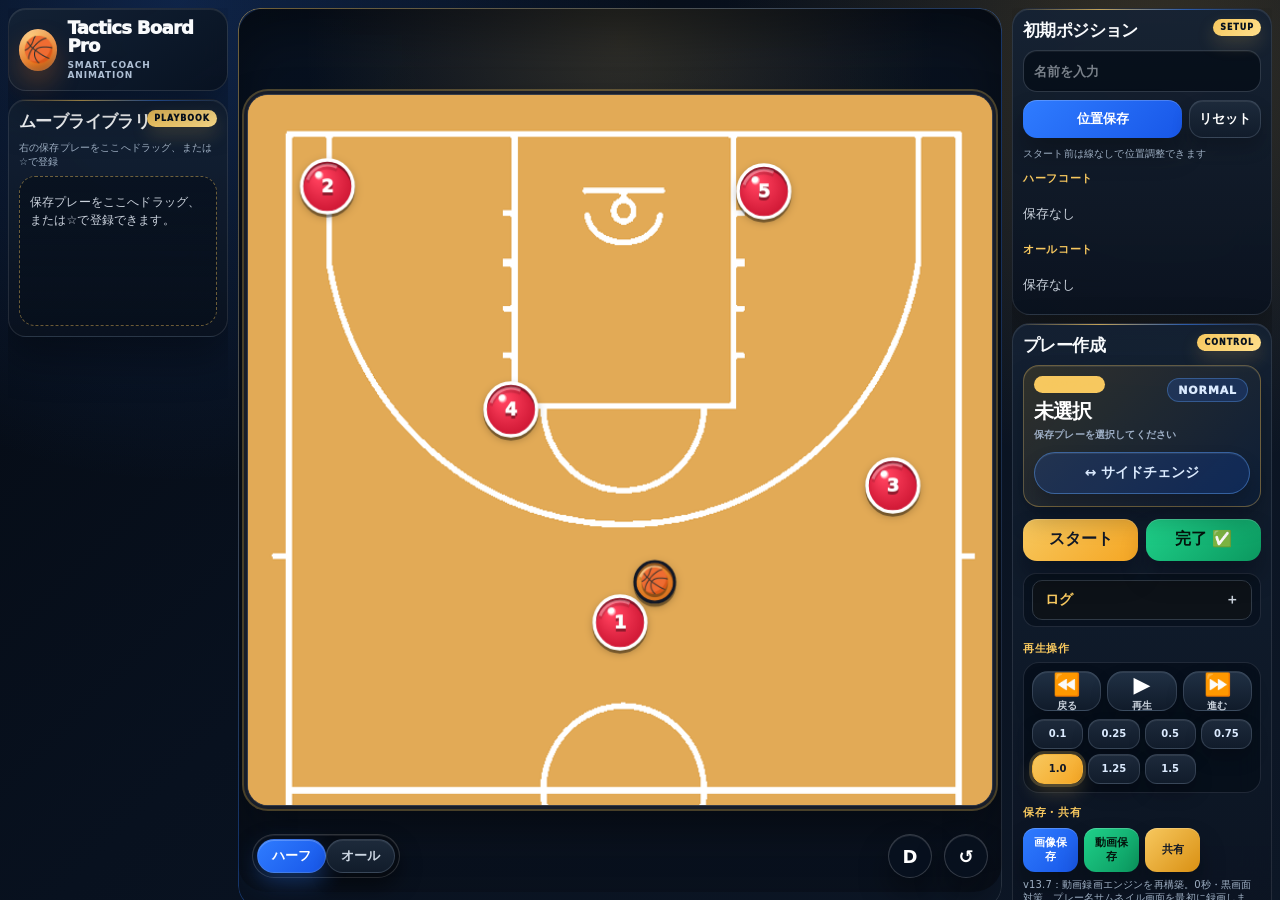
==== commit 53f62522: "Add files via upload" ====
--- a/index.html
+++ b/index.html
@@ -3,7 +3,7 @@
 <head>
   <meta charset="utf-8">
   <meta name="viewport" content="width=device-width, initial-scale=1, maximum-scale=1">
-  <title>Tactics Board Pro v14.2</title>
+  <title>Tactics Board Pro v15.5</title>
   <link rel="manifest" href="manifest.json">
   <meta name="theme-color" content="#0f141a">
   <link rel="stylesheet" href="style.css">
--- a/style.css
+++ b/style.css
@@ -1890,3 +1890,96 @@
 .selected-play-source{
   color:#9fb0c7 !important;
 }
+
+/* v15.4 共有メニュー / LINEボタン */
+.export-controls{
+  grid-template-columns:repeat(4,1fr) !important;
+}
+.export-btn.line-v154{
+  background:linear-gradient(180deg,#06c755,#04a843) !important;
+  color:#fff !important;
+  border-color:rgba(6,199,85,.85) !important;
+}
+.share-menu-backdrop-v154{
+  position:fixed;
+  inset:0;
+  z-index:99999;
+  background:rgba(0,0,0,.58);
+  display:none;
+  align-items:center;
+  justify-content:center;
+  padding:18px;
+  backdrop-filter:blur(8px);
+}
+.share-menu-backdrop-v154.open{display:flex;}
+.share-menu-panel-v154{
+  width:min(420px, calc(100vw - 32px));
+  background:linear-gradient(180deg,#172232,#07111e);
+  border:1px solid rgba(255,255,255,.16);
+  border-radius:22px;
+  box-shadow:0 28px 80px rgba(0,0,0,.55), inset 0 1px 0 rgba(255,255,255,.08);
+  padding:16px;
+  color:#fff;
+}
+.share-menu-head-v154{
+  display:flex;
+  align-items:center;
+  justify-content:space-between;
+  gap:12px;
+  margin-bottom:12px;
+}
+.share-menu-title-v154{
+  font-size:20px;
+  font-weight:1000;
+  letter-spacing:.02em;
+}
+.share-menu-close-v154{
+  width:38px;
+  height:38px;
+  padding:0 !important;
+  border-radius:999px !important;
+  display:grid;
+  place-items:center;
+  background:#101826 !important;
+}
+.share-menu-grid-v154{
+  display:grid;
+  grid-template-columns:1fr 1fr;
+  gap:10px;
+}
+.share-option-v154{
+  min-height:70px;
+  border-radius:16px !important;
+  padding:10px !important;
+  background:linear-gradient(180deg,#101b2b,#0a1320) !important;
+  border-color:rgba(255,255,255,.13) !important;
+  text-align:left;
+  display:flex;
+  flex-direction:column;
+  justify-content:center;
+  gap:5px;
+}
+.share-option-v154 strong{
+  font-size:16px;
+  line-height:1.1;
+}
+.share-option-v154 span{
+  font-size:10px;
+  color:#b8c6da;
+  line-height:1.25;
+}
+.share-option-v154.line strong{color:#48f284;}
+.share-option-v154.mail strong{color:#7db7ff;}
+.share-option-v154.file strong{color:#ffd15b;}
+.share-option-v154.photo strong{color:#ff86d1;}
+.share-option-v154.copy strong{color:#b9f6ff;}
+.share-menu-note-v154{
+  margin:12px 2px 0;
+  font-size:11px;
+  line-height:1.55;
+  color:#b8c6da;
+}
+@media(max-width:560px){
+  .share-menu-grid-v154{grid-template-columns:1fr;}
+  .export-controls{grid-template-columns:1fr 1fr !important;}
+}
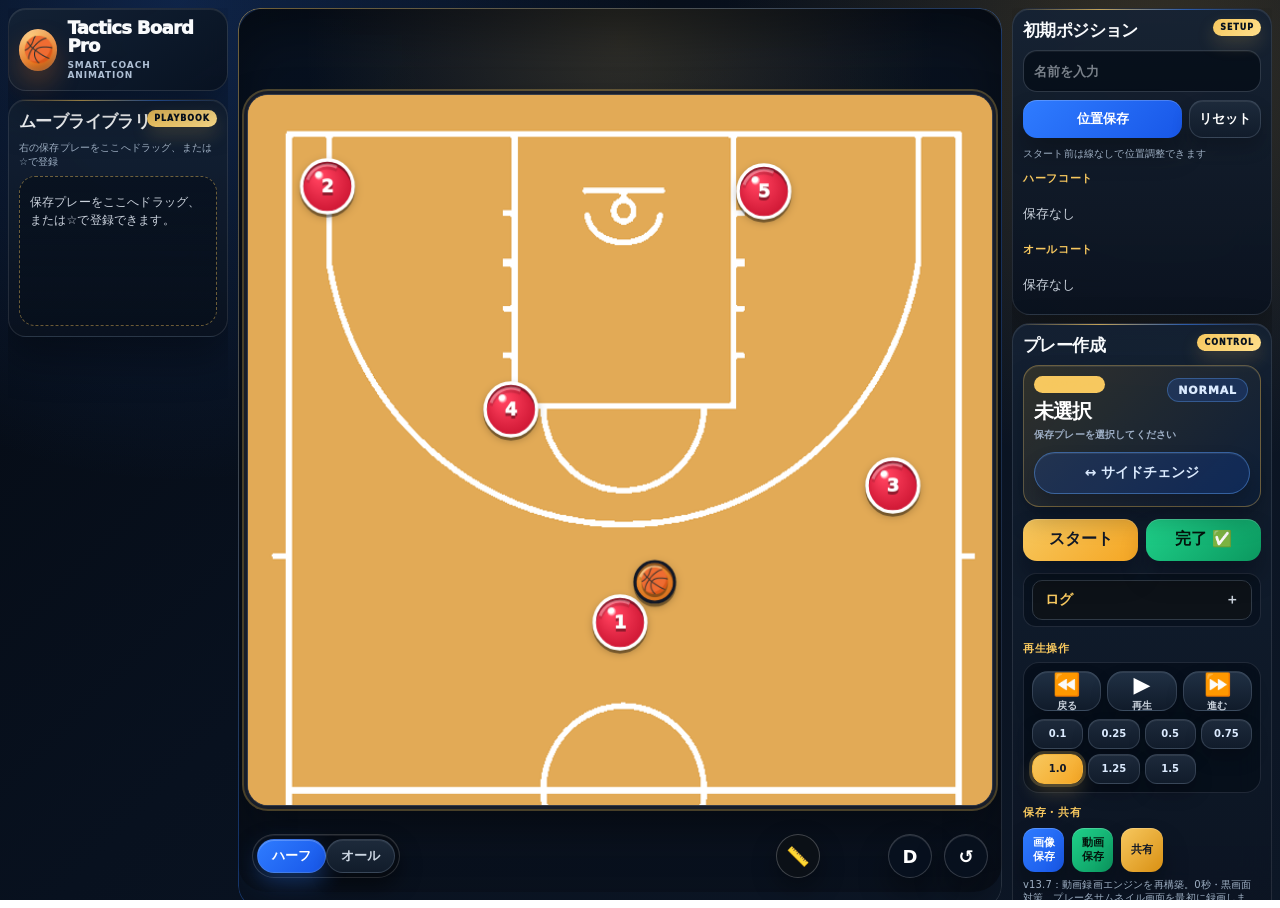
==== commit 413f6174: "Add files via upload" ====
--- a/index.html
+++ b/index.html
@@ -3,7 +3,7 @@
 <head>
   <meta charset="utf-8">
   <meta name="viewport" content="width=device-width, initial-scale=1, maximum-scale=1">
-  <title>Tactics Board Pro v15.5</title>
+  <title>Tactics Board Pro v17.5</title>
   <link rel="manifest" href="manifest.json">
   <meta name="theme-color" content="#0f141a">
   <link rel="stylesheet" href="style.css">
--- a/style.css
+++ b/style.css
@@ -1983,3 +1983,165 @@
   .share-menu-grid-v154{grid-template-columns:1fr;}
   .export-controls{grid-template-columns:1fr 1fr !important;}
 }
+
+/* v17.0 販売版：共有ワークフロー整理 */
+.export-controls{
+  grid-template-columns:repeat(5,minmax(0,1fr)) !important;
+  gap:8px !important;
+}
+.export-btn.copy-v170{
+  background:linear-gradient(180deg,#21d4fd,#1584e8) !important;
+  color:#04101e !important;
+  border-color:rgba(33,212,253,.85) !important;
+  font-weight:1000 !important;
+}
+.export-btn.line-v170,
+.export-btn.line-v154{
+  background:linear-gradient(180deg,#06c755,#03a747) !important;
+  color:#fff !important;
+  border-color:rgba(6,199,85,.9) !important;
+  font-weight:1000 !important;
+}
+.line-helper-backdrop-v170{
+  position:fixed;
+  inset:0;
+  display:none;
+  align-items:center;
+  justify-content:center;
+  z-index:100000;
+  padding:18px;
+  background:rgba(0,0,0,.62);
+  backdrop-filter:blur(10px);
+}
+.line-helper-backdrop-v170.open{display:flex;}
+.line-helper-panel-v170{
+  width:min(460px,calc(100vw - 28px));
+  max-height:calc(100vh - 28px);
+  overflow:auto;
+  color:#fff;
+  background:linear-gradient(180deg,#162235,#07111e 72%);
+  border:1px solid rgba(255,255,255,.16);
+  border-radius:24px;
+  box-shadow:0 28px 90px rgba(0,0,0,.62), inset 0 1px 0 rgba(255,255,255,.08);
+  padding:16px;
+}
+.line-helper-head-v170{
+  display:flex;
+  align-items:center;
+  justify-content:space-between;
+  gap:12px;
+  margin-bottom:12px;
+}
+.line-helper-title-v170{
+  font-size:20px;
+  font-weight:1000;
+  letter-spacing:.02em;
+}
+.line-helper-close-v170{
+  width:38px !important;
+  height:38px !important;
+  min-width:38px !important;
+  padding:0 !important;
+  border-radius:999px !important;
+  display:grid !important;
+  place-items:center !important;
+  background:#101826 !important;
+}
+.line-helper-selected-v170{
+  border:1px solid rgba(6,199,85,.35);
+  background:rgba(6,199,85,.08);
+  border-radius:16px;
+  padding:10px 12px;
+  font-weight:900;
+  margin-bottom:12px;
+  color:#caffdc;
+  overflow:hidden;
+  text-overflow:ellipsis;
+  white-space:nowrap;
+}
+.line-helper-grid-v170{
+  display:grid;
+  grid-template-columns:1fr;
+  gap:9px;
+}
+.line-helper-action-v170{
+  min-height:60px;
+  text-align:left;
+  border-radius:16px !important;
+  padding:10px 12px !important;
+  background:linear-gradient(180deg,#101b2b,#0a1320) !important;
+  border-color:rgba(255,255,255,.13) !important;
+  display:flex !important;
+  flex-direction:column;
+  justify-content:center;
+  gap:4px;
+}
+.line-helper-action-v170 strong{font-size:15px;line-height:1.15;}
+.line-helper-action-v170 span{font-size:10px;color:#b8c6da;line-height:1.35;}
+.line-helper-action-v170.primary strong{color:#48f284;}
+.line-helper-action-v170.video strong{color:#ffcf64;}
+.line-helper-action-v170.copy strong{color:#85efff;}
+.line-helper-action-v170.native strong{color:#9fc6ff;}
+.line-helper-note-v170{
+  margin:12px 2px 0;
+  color:#b8c6da;
+  font-size:11px;
+  line-height:1.55;
+}
+.line-helper-result-v170{
+  margin-top:12px;
+  display:none;
+  border-radius:14px;
+  padding:10px;
+  border:1px solid rgba(255,255,255,.12);
+  background:rgba(255,255,255,.05);
+  font-size:12px;
+  line-height:1.55;
+  color:#e8f1ff;
+}
+.line-helper-result-v170.show{display:block;}
+@media(max-width:760px){
+  .export-controls{grid-template-columns:1fr 1fr !important;}
+}
+
+/* v17.3 スペーシング測定ボタン */
+.spacing-measure-btn-v173{
+  position:absolute;
+  z-index:45;
+  right:182px;
+  bottom:14px;
+  width:44px;
+  height:44px;
+  min-width:44px;
+  padding:0 !important;
+  border-radius:999px !important;
+  background:rgba(12,17,23,.86) !important;
+  color:#fff !important;
+  border:1px solid rgba(255,255,255,.22) !important;
+  box-shadow:0 10px 24px rgba(0,0,0,.35);
+  backdrop-filter:blur(8px);
+  font-size:19px !important;
+  display:grid;
+  place-items:center;
+}
+.spacing-measure-btn-v173.active{
+  background:#f4b43a !important;
+  color:#111 !important;
+  border-color:#f4b43a !important;
+  box-shadow:0 0 0 4px rgba(244,180,58,.26), 0 10px 24px rgba(0,0,0,.35);
+}
+.spacing-measure-btn-v173:disabled{
+  opacity:.35;
+  filter:grayscale(.4);
+  cursor:not-allowed;
+}
+@media(max-width:1000px){
+  .spacing-measure-btn-v173{
+    bottom:10px !important;
+    right:166px !important;
+    width:40px !important;
+    height:40px !important;
+    min-width:40px !important;
+    font-size:17px !important;
+  }
+}
